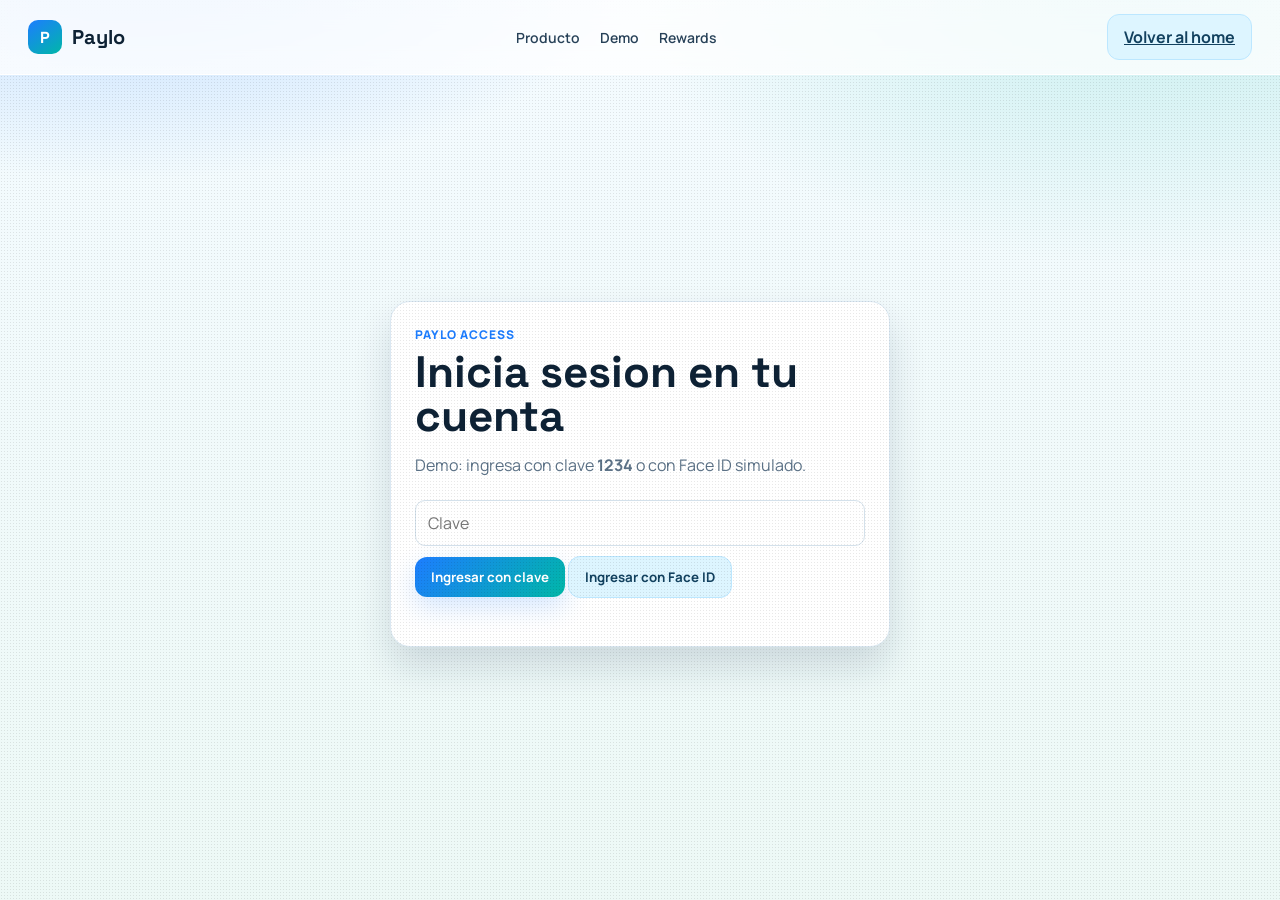
==== app.html @ c8e08665 "feat: split login into app page and add my account payment methods" ====
<!doctype html>
<html lang="es">
  <head>
    <meta charset="UTF-8" />
    <meta name="viewport" content="width=device-width, initial-scale=1.0" />
    <title>Paylo App | Cuenta y pagos</title>
    <meta
      name="description"
      content="Accede a tu cuenta Paylo, gestiona medios de pago y paga tus cuentas en segundos."
    />
    <link rel="preconnect" href="https://fonts.googleapis.com" />
    <link rel="preconnect" href="https://fonts.gstatic.com" crossorigin />
    <link
      href="https://fonts.googleapis.com/css2?family=Space+Grotesk:wght@400;500;600;700&family=Manrope:wght@500;600;700;800&display=swap"
      rel="stylesheet"
    />
    <link rel="stylesheet" href="styles.css" />
  </head>
  <body>
    <div class="noise"></div>

    <header class="header app-topbar">
      <a class="brand" href="index.html" aria-label="Paylo">
        <span class="brand-mark">P</span>
        <span class="brand-text">Paylo</span>
      </a>
      <nav class="nav">
        <a href="index.html#producto">Producto</a>
        <a href="index.html#demo">Demo</a>
        <a href="index.html#rewards">Rewards</a>
      </nav>
      <a class="btn btn-ghost" href="index.html">Volver al home</a>
    </header>

    <main class="app-main-wrap">
      <section class="login-screen" id="login-screen">
        <div class="login-card">
          <p class="eyebrow">PAYLO ACCESS</p>
          <h1>Inicia sesion en tu cuenta</h1>
          <p class="muted">Demo: ingresa con clave <strong>1234</strong> o con Face ID simulado.</p>
          <input id="password-input" type="password" placeholder="Clave" />
          <button class="btn btn-primary" id="login-password">Ingresar con clave</button>
          <button class="btn btn-ghost" id="login-faceid">Ingresar con Face ID</button>
          <p class="error" id="login-error"></p>
        </div>
      </section>

      <section class="app-panel" id="app-panel" aria-hidden="true">
        <div class="app-header">
          <div>
            <h3>Bienvenido, Vicente</h3>
            <p>Administra pagos, rewards y medios de pago en un solo lugar</p>
          </div>
          <div class="app-header-actions">
            <button class="btn btn-ghost" id="open-add-account">Agregar cuenta</button>
            <button class="btn btn-ghost" id="logout">Cerrar sesion</button>
          </div>
        </div>

        <div class="view-switch">
          <button class="view-tab active" data-view="accounts-view">Cuentas</button>
          <button class="view-tab" data-view="my-account-view">Mi cuenta</button>
        </div>

        <div id="accounts-view">
          <div class="app-controls">
            <label class="checkline">
              <input type="checkbox" id="select-all" />
              Seleccionar todas
            </label>
            <input id="search-account" type="text" placeholder="Buscar proveedor o cuenta" />
            <div class="selection-total">Seleccionado: <strong id="selected-total">$0</strong></div>
          </div>

          <div class="app-body">
            <div>
              <div class="accounts" id="accounts"></div>
              <div class="activity">
                <h4>Actividad reciente</h4>
                <ul id="activity-list"></ul>
              </div>
            </div>

            <aside class="checkout">
              <h4>Checkout</h4>
              <p id="selected-label">Selecciona una o varias cuentas para pagar</p>
              <label>Monto</label>
              <input id="amount" type="number" />
              <label>Medio de pago</label>
              <select id="method"></select>
              <label>Pasarela</label>
              <select id="gateway">
                <option>Fintoc</option>
                <option>DemoPay</option>
              </select>
              <button class="btn btn-primary" id="pay-now">Pagar seleccionadas</button>
              <p class="error" id="pay-error"></p>
              <div class="receipt" id="receipt"></div>
              <div class="tickets" id="tickets-box">Tickets acumulados: <strong id="tickets-count">0</strong></div>
            </aside>
          </div>
        </div>

        <div id="my-account-view" class="hidden-view">
          <div class="my-account-grid">
            <article class="profile-card">
              <h4>Mi cuenta</h4>
              <p><strong>Nombre:</strong> Vicente Torres</p>
              <p><strong>Email:</strong> vicente@paylo.cl</p>
              <p><strong>Plan:</strong> Paylo Plus</p>
              <div class="profile-stat">
                <span>Tickets acumulados</span>
                <strong id="tickets-count-profile">0</strong>
              </div>
              <label class="checkline smart-reminder">
                <input type="checkbox" id="smart-reminder" checked />
                Recordatorios inteligentes de vencimiento
              </label>
            </article>

            <article class="methods-card">
              <h4>Medios de pago enrolados</h4>
              <div id="payment-methods-list" class="methods-list"></div>

              <h5>Agregar nuevo medio</h5>
              <div class="method-form">
                <select id="new-method-type">
                  <option value="TC">Tarjeta de Credito</option>
                  <option value="TD">Tarjeta de Debito</option>
                </select>
                <input id="new-method-brand" type="text" placeholder="Marca (ej: Visa)" />
                <input id="new-method-last4" type="text" maxlength="4" placeholder="Ultimos 4 digitos" />
                <input id="new-method-holder" type="text" placeholder="Titular" />
                <button class="btn btn-primary" id="save-method">Guardar medio de pago</button>
                <p class="error" id="method-error"></p>
              </div>
            </article>
          </div>
        </div>
      </section>

      <div class="modal" id="add-account-modal" aria-hidden="true">
        <div class="modal-panel">
          <button class="close" id="close-add-account" aria-label="Cerrar">x</button>
          <h3>Agregar nueva cuenta</h3>
          <input id="new-provider" type="text" placeholder="Proveedor (ej: VTR)" />
          <input id="new-account" type="text" placeholder="Numero de cuenta" />
          <input id="new-amount" type="number" placeholder="Monto CLP" />
          <input id="new-due" type="text" placeholder="Vence (ej: 15 mar)" />
          <button class="btn btn-primary" id="save-account">Guardar cuenta</button>
          <p class="error" id="add-account-error"></p>
        </div>
      </div>
    </main>

    <script src="app.js"></script>
  </body>
</html>
---- styles.css ----
:root {
  --bg: #051221;
  --bg-soft: #081b2c;
  --surface: #ffffff;
  --text: #0e2235;
  --muted: #5c7287;
  --line: #d7e4ef;
  --primary: #00b7a8;
  --primary-2: #1d7dff;
  --success: #0b8f62;
  --danger: #c53d5f;
}

* { box-sizing: border-box; }
html, body { margin: 0; padding: 0; }
body {
  font-family: "Manrope", sans-serif;
  color: var(--text);
  background:
    radial-gradient(900px 420px at 10% -8%, #1d7dff44 0%, transparent 60%),
    radial-gradient(900px 520px at 90% -5%, #00b7a833 0%, transparent 60%),
    linear-gradient(180deg, #f4fbff 0%, #edf9f6 100%);
  min-height: 100vh;
}

.noise {
  position: fixed;
  inset: 0;
  pointer-events: none;
  opacity: 0.09;
  background-image: radial-gradient(#000 0.4px, transparent 0.4px);
  background-size: 3px 3px;
}

.header {
  position: sticky;
  top: 0;
  z-index: 20;
  display: flex;
  align-items: center;
  justify-content: space-between;
  padding: 14px 28px;
  backdrop-filter: blur(12px);
  background: #ffffffc7;
  border-bottom: 1px solid #ffffff;
}

.brand { display: inline-flex; align-items: center; gap: 10px; text-decoration: none; color: inherit; }
.brand-mark {
  width: 34px;
  height: 34px;
  display: grid;
  place-items: center;
  border-radius: 10px;
  font-family: "Space Grotesk", sans-serif;
  font-weight: 700;
  color: #fff;
  background: linear-gradient(145deg, var(--primary-2), var(--primary));
}
.brand-text {
  font-family: "Space Grotesk", sans-serif;
  font-weight: 700;
  font-size: 20px;
}

.nav { display: flex; gap: 20px; }
.nav a {
  text-decoration: none;
  color: #274158;
  font-weight: 600;
  font-size: 14px;
}

.section {
  width: min(1140px, 92vw);
  margin: 0 auto;
  padding: 70px 0;
}

.hero {
  display: grid;
  grid-template-columns: 1.2fr 0.85fr;
  gap: 24px;
  align-items: center;
}

.eyebrow {
  margin: 0;
  color: var(--primary-2);
  letter-spacing: 0.08em;
  font-size: 12px;
  font-weight: 800;
}

h1 {
  margin: 10px 0;
  font-size: clamp(34px, 6vw, 64px);
  line-height: 0.98;
  font-family: "Space Grotesk", sans-serif;
}

.lead {
  margin: 0;
  font-size: 18px;
  color: #385067;
  max-width: 650px;
}

.hero-cta { margin-top: 24px; display: flex; gap: 12px; flex-wrap: wrap; }

.btn {
  border: 0;
  border-radius: 12px;
  padding: 11px 16px;
  font-family: "Manrope", sans-serif;
  font-weight: 700;
  cursor: pointer;
  transition: 0.25s transform ease, 0.25s box-shadow ease, 0.25s opacity ease;
}
.btn:hover { transform: translateY(-1px); }
.btn-primary {
  color: #fff;
  background: linear-gradient(130deg, var(--primary-2), var(--primary));
  box-shadow: 0 10px 26px #1d7dff2f;
}
.btn-ghost {
  color: #12415f;
  background: #ddf5ff;
  border: 1px solid #bce7ff;
}

.hero-metrics {
  margin-top: 22px;
  display: grid;
  grid-template-columns: repeat(3, 1fr);
  gap: 10px;
}
.hero-metrics div {
  background: #fff;
  border: 1px solid #e2edf6;
  border-radius: 14px;
  padding: 11px;
}
.hero-metrics strong { display: block; font-size: 18px; }
.hero-metrics span { color: var(--muted); font-size: 12px; }

.hero-card {
  background: linear-gradient(150deg, #071d30, #0f3752 60%, #106063);
  color: #fff;
  border-radius: 24px;
  padding: 24px;
  box-shadow: 0 26px 45px #05264442;
  transform: rotate(-1.4deg);
}
.hero-card .pill {
  display: inline-flex;
  background: #ffffff24;
  border: 1px solid #ffffff33;
  border-radius: 999px;
  padding: 6px 10px;
  font-size: 12px;
  font-weight: 800;
}
.hero-card h3 { margin: 14px 0 6px; font-size: 28px; }
.hero-card p { margin: 0; color: #d5eef7; }
.hero-card ul { list-style: none; padding: 0; margin: 18px 0 0; display: grid; gap: 9px; }
.hero-card li { display: flex; align-items: center; gap: 8px; }
.hero-card li span {
  width: 8px;
  height: 8px;
  border-radius: 50%;
  background: #53ffe1;
}

.trust p { margin: 0 0 14px; color: var(--muted); font-weight: 700; text-align: center; }
.trust-grid {
  display: grid;
  grid-template-columns: repeat(6, 1fr);
  gap: 8px;
}
.trust-grid span {
  text-align: center;
  padding: 11px;
  border-radius: 10px;
  font-size: 12px;
  font-weight: 800;
  background: #fff;
  border: 1px solid #e2edf6;
}

.section-head h2 {
  margin: 8px 0 0;
  font-size: clamp(24px, 3.5vw, 44px);
  font-family: "Space Grotesk", sans-serif;
  line-height: 1.05;
}

.feature-grid,
.rewards-grid {
  margin-top: 20px;
  display: grid;
  grid-template-columns: repeat(2, 1fr);
  gap: 14px;
}
.feature-grid article,
.rewards-grid article {
  background: #fff;
  border: 1px solid #dbe8f2;
  border-radius: 16px;
  padding: 18px;
}
.feature-grid h3,
.rewards-grid h3 { margin: 0 0 8px; }
.feature-grid p,
.rewards-grid p { margin: 0; color: var(--muted); }

.demo-layout {
  margin-top: 22px;
  display: grid;
  grid-template-columns: 0.95fr 1.05fr;
  gap: 16px;
}
.flow-steps { display: grid; gap: 10px; }
.step {
  all: unset;
  display: flex;
  gap: 12px;
  align-items: flex-start;
  background: #fff;
  border: 1px solid #dbe8f2;
  border-radius: 14px;
  padding: 14px;
  cursor: pointer;
  transition: 0.2s border-color ease, 0.2s transform ease;
}
.step:hover { transform: translateY(-1px); }
.step span {
  width: 24px;
  height: 24px;
  border-radius: 50%;
  display: grid;
  place-items: center;
  font-size: 12px;
  font-weight: 800;
  color: #245676;
  background: #dff1ff;
}
.step h4 { margin: 0; }
.step p { margin: 3px 0 0; color: var(--muted); font-size: 14px; }
.step.active {
  border-color: #71d3ff;
  box-shadow: 0 10px 20px #31a4ec1e;
}
.step.active span { color: #fff; background: linear-gradient(135deg, var(--primary-2), var(--primary)); }

.phone {
  background: #091a2d;
  border-radius: 28px;
  border: 8px solid #13263c;
  min-height: 420px;
  padding: 20px;
  color: #d8f3ff;
  box-shadow: 0 28px 46px #0112254f;
  position: relative;
  overflow: hidden;
}
.phone::before {
  content: "";
  position: absolute;
  width: 180px;
  height: 180px;
  border-radius: 50%;
  background: #1d7dff45;
  filter: blur(20px);
  top: -70px;
  right: -50px;
}
.phone h4 { margin: 0 0 10px; color: #fff; }
.phone p { margin: 0; color: #b9ddf0; }

.cta {
  text-align: center;
  padding-bottom: 90px;
}
.cta h2 { margin: 0; font-size: clamp(26px, 4vw, 48px); }
.cta p { color: var(--muted); }

.modal {
  position: fixed;
  inset: 0;
  display: grid;
  place-items: center;
  background: #04142699;
  backdrop-filter: blur(10px);
  visibility: hidden;
  opacity: 0;
  transition: 0.2s;
  z-index: 60;
}
.modal.open { visibility: visible; opacity: 1; }
.modal-panel {
  width: min(420px, 92vw);
  background: #fff;
  border-radius: 18px;
  padding: 20px;
  position: relative;
}
.modal-panel h3 { margin: 0; }
.close {
  position: absolute;
  right: 10px;
  top: 10px;
  border: 0;
  width: 30px;
  height: 30px;
  border-radius: 8px;
  background: #edf4f9;
  cursor: pointer;
}
.modal-panel input,
.checkout input,
.checkout select,
#search-account {
  width: 100%;
  padding: 11px 12px;
  margin: 8px 0 10px;
  border: 1px solid #d4e1eb;
  border-radius: 10px;
  font: inherit;
}
.error { margin: 6px 0 0; color: var(--danger); font-size: 13px; min-height: 18px; }
.muted { color: var(--muted); }

.app-panel {
  width: min(1140px, 92vw);
  margin: 0 auto 70px;
  background: #fff;
  border: 1px solid #dbe8f2;
  border-radius: 20px;
  box-shadow: 0 16px 34px #0b2f4f26;
  display: none;
}
.app-panel.open { display: block; }
.app-header {
  display: flex;
  justify-content: space-between;
  align-items: center;
  gap: 10px;
  padding: 18px 20px;
  border-bottom: 1px solid #e4eef6;
}
.app-header-actions { display: flex; gap: 8px; }
.app-header h3 { margin: 0; }
.app-header p { margin: 4px 0 0; color: var(--muted); }

.app-controls {
  display: grid;
  grid-template-columns: 220px 1fr 260px;
  gap: 10px;
  padding: 12px 18px;
  border-bottom: 1px solid #e4eef6;
  background: #f7fbff;
}
.selection-total {
  display: flex;
  align-items: center;
  justify-content: flex-end;
  padding: 0 10px;
  border: 1px solid #d4e2ee;
  border-radius: 10px;
  background: #fff;
  font-size: 14px;
}

.checkline {
  display: inline-flex;
  align-items: center;
  gap: 8px;
  font-size: 14px;
  font-weight: 700;
  color: #355469;
}

.app-body {
  padding: 18px;
  display: grid;
  grid-template-columns: 1.2fr 0.8fr;
  gap: 16px;
}

.accounts { display: grid; gap: 10px; }
.account {
  border: 1px solid #dbe8f2;
  border-radius: 14px;
  padding: 12px;
  background: #fbfdff;
}
.account-check { margin-bottom: 8px; }
.account-head {
  display: flex;
  justify-content: space-between;
  align-items: center;
}
.account small { color: var(--muted); }
.account button {
  margin-top: 8px;
  width: 100%;
  border: 0;
  border-radius: 10px;
  padding: 10px;
  background: #def3ff;
  color: #1b5576;
  font-weight: 700;
  cursor: pointer;
}

.activity {
  margin-top: 12px;
  background: #f8fcff;
  border: 1px solid #dbe8f2;
  border-radius: 14px;
  padding: 12px;
}
.activity h4 { margin: 0 0 8px; }
.activity ul {
  margin: 0;
  padding-left: 18px;
  color: #3a5a74;
  display: grid;
  gap: 6px;
}

.checkout {
  border: 1px solid #dbe8f2;
  border-radius: 14px;
  padding: 14px;
  background: #f8fcff;
}
.checkout h4 { margin: 0; }
.checkout p { color: var(--muted); }
.checkout label { font-size: 12px; font-weight: 700; color: #46627a; }
.receipt {
  margin-top: 10px;
  border: 1px solid #b6ebd7;
  background: #e9fff5;
  color: var(--success);
  border-radius: 10px;
  padding: 10px;
  display: none;
}
.receipt.show { display: block; }
.tickets {
  margin-top: 8px;
  background: #fff;
  border: 1px solid #d9ebf4;
  border-radius: 10px;
  padding: 10px;
}

.reveal {
  opacity: 0;
  transform: translateY(20px);
  transition: opacity 0.6s ease, transform 0.6s ease;
}
.reveal.in {
  opacity: 1;
  transform: translateY(0);
}

@media (max-width: 980px) {
  .nav { display: none; }
  .hero,
  .demo-layout,
  .app-body,
  .feature-grid,
  .rewards-grid,
  .hero-metrics,
  .trust-grid,
  .app-controls { grid-template-columns: 1fr; }
  .hero-card { transform: none; }
  .selection-total { justify-content: flex-start; }
  .app-header { flex-direction: column; align-items: flex-start; }
}

.app-main-wrap {
  width: min(1140px, 92vw);
  margin: 24px auto 70px;
}

.app-topbar {
  position: sticky;
  top: 0;
}

.login-screen {
  display: grid;
  place-items: center;
  min-height: calc(100vh - 150px);
}

.login-card {
  width: min(500px, 92vw);
  background: #fff;
  border: 1px solid #dbe8f2;
  border-radius: 20px;
  box-shadow: 0 20px 36px #0c2b4b26;
  padding: 24px;
}

.login-card h1 {
  margin: 8px 0 12px;
  font-size: clamp(30px, 4vw, 44px);
}

.login-card input,
.method-form select,
.method-form input {
  width: 100%;
  padding: 11px 12px;
  margin: 8px 0 10px;
  border: 1px solid #d4e1eb;
  border-radius: 10px;
  font: inherit;
}

.view-switch {
  display: flex;
  gap: 10px;
  padding: 14px 18px;
  border-bottom: 1px solid #e4eef6;
  background: #f3f8fd;
}

.view-tab {
  border: 1px solid #d1e0eb;
  background: #fff;
  color: #2d4a60;
  border-radius: 10px;
  font: inherit;
  font-weight: 700;
  padding: 10px 14px;
  cursor: pointer;
}

.view-tab.active {
  color: #fff;
  border-color: #2f8ed1;
  background: linear-gradient(130deg, var(--primary-2), var(--primary));
}

.hidden-view {
  display: none;
}

.my-account-grid {
  padding: 18px;
  display: grid;
  grid-template-columns: 0.9fr 1.1fr;
  gap: 16px;
}

.profile-card,
.methods-card {
  background: #f8fcff;
  border: 1px solid #dbe8f2;
  border-radius: 14px;
  padding: 14px;
}

.profile-card h4,
.methods-card h4 {
  margin: 0 0 12px;
}

.profile-card p {
  margin: 0 0 8px;
  color: #38526a;
}

.profile-stat {
  display: flex;
  align-items: center;
  justify-content: space-between;
  border: 1px solid #d3e4ef;
  background: #fff;
  border-radius: 10px;
  padding: 10px;
  margin: 10px 0;
}

.smart-reminder {
  margin-top: 12px;
}

.methods-list {
  display: grid;
  gap: 10px;
  margin-bottom: 14px;
}

.method-item {
  display: flex;
  justify-content: space-between;
  align-items: center;
  gap: 10px;
  border: 1px solid #dbe8f2;
  border-radius: 10px;
  padding: 10px;
  background: #fff;
}

.method-item small {
  display: block;
  color: var(--muted);
  margin-top: 3px;
}

.method-actions button {
  border: 1px solid #b6d8ed;
  background: #eaf7ff;
  color: #1a5b7b;
  border-radius: 9px;
  padding: 8px 10px;
  font: inherit;
  font-size: 12px;
  font-weight: 700;
  cursor: pointer;
}

.method-default {
  display: inline-flex;
  border-radius: 999px;
  padding: 6px 10px;
  font-size: 12px;
  font-weight: 800;
  color: #0d7d59;
  background: #dff7ee;
  border: 1px solid #b8e6d6;
}

.method-form h5,
.methods-card h5 {
  margin: 8px 0;
  font-size: 14px;
  color: #37536a;
}

@media (max-width: 980px) {
  .my-account-grid {
    grid-template-columns: 1fr;
  }

  .view-switch {
    flex-wrap: wrap;
  }
}
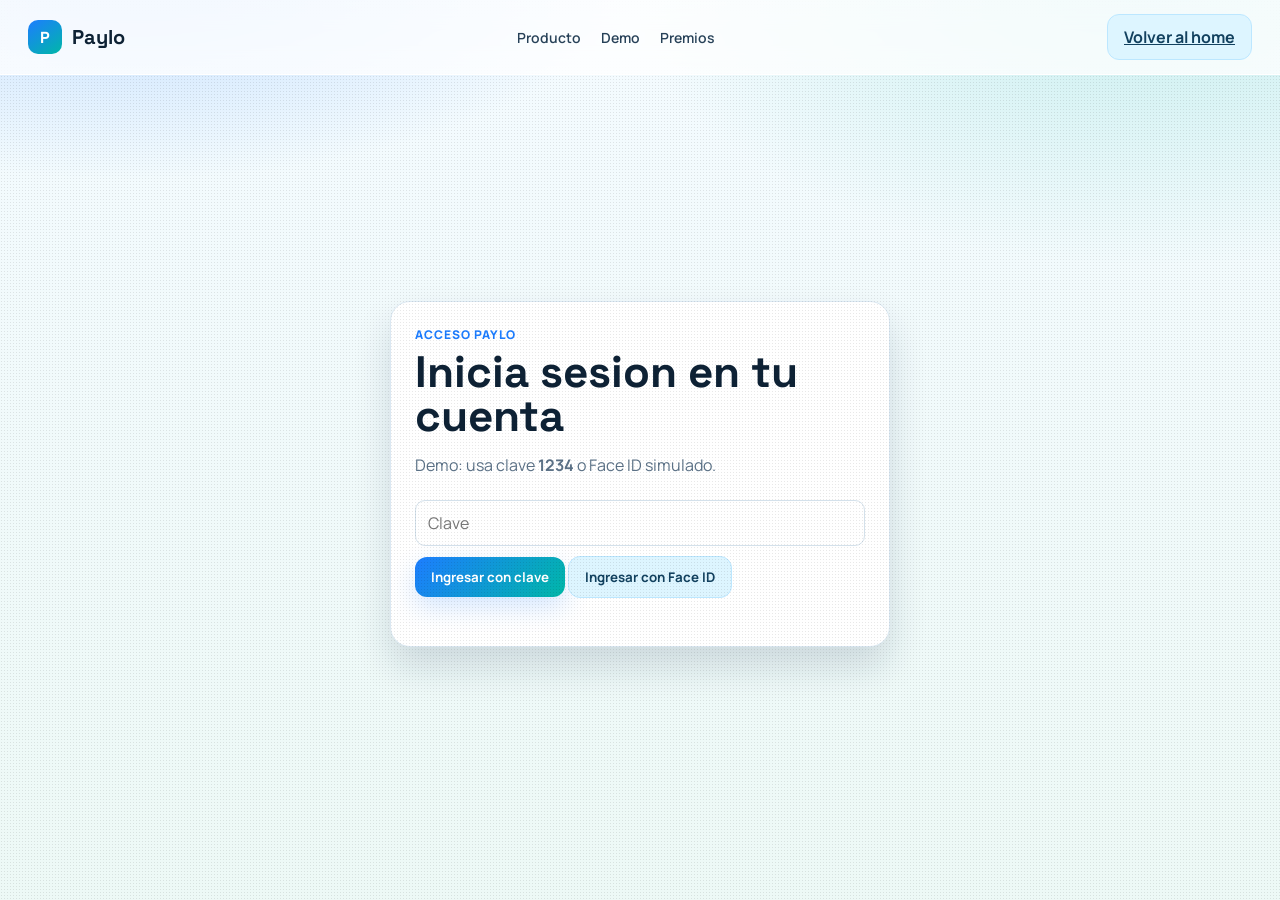
==== commit b800d038: "copy: rewrite web messaging and remove fintech wording" ====
--- a/app.html
+++ b/app.html
@@ -6,7 +6,7 @@
     <title>Paylo App | Cuenta y pagos</title>
     <meta
       name="description"
-      content="Accede a tu cuenta Paylo, gestiona medios de pago y paga tus cuentas en segundos."
+      content="Accede a tu cuenta Paylo, gestiona tus medios de pago y paga todas tus cuentas en segundos."
     />
     <link rel="preconnect" href="https://fonts.googleapis.com" />
     <link rel="preconnect" href="https://fonts.gstatic.com" crossorigin />
@@ -27,7 +27,7 @@
       <nav class="nav">
         <a href="index.html#producto">Producto</a>
         <a href="index.html#demo">Demo</a>
-        <a href="index.html#rewards">Rewards</a>
+        <a href="index.html#rewards">Premios</a>
       </nav>
       <a class="btn btn-ghost" href="index.html">Volver al home</a>
     </header>
@@ -35,9 +35,9 @@
     <main class="app-main-wrap">
       <section class="login-screen" id="login-screen">
         <div class="login-card">
-          <p class="eyebrow">PAYLO ACCESS</p>
+          <p class="eyebrow">ACCESO PAYLO</p>
           <h1>Inicia sesion en tu cuenta</h1>
-          <p class="muted">Demo: ingresa con clave <strong>1234</strong> o con Face ID simulado.</p>
+          <p class="muted">Demo: usa clave <strong>1234</strong> o Face ID simulado.</p>
           <input id="password-input" type="password" placeholder="Clave" />
           <button class="btn btn-primary" id="login-password">Ingresar con clave</button>
           <button class="btn btn-ghost" id="login-faceid">Ingresar con Face ID</button>
@@ -49,7 +49,7 @@
         <div class="app-header">
           <div>
             <h3>Bienvenido, Vicente</h3>
-            <p>Administra pagos, rewards y medios de pago en un solo lugar</p>
+            <p>Gestiona tus pagos, premios y medios de pago desde un solo panel</p>
           </div>
           <div class="app-header-actions">
             <button class="btn btn-ghost" id="open-add-account">Agregar cuenta</button>
@@ -82,7 +82,7 @@
             </div>
 
             <aside class="checkout">
-              <h4>Checkout</h4>
+              <h4>Resumen de pago</h4>
               <p id="selected-label">Selecciona una o varias cuentas para pagar</p>
               <label>Monto</label>
               <input id="amount" type="number" />
@@ -114,7 +114,7 @@
               </div>
               <label class="checkline smart-reminder">
                 <input type="checkbox" id="smart-reminder" checked />
-                Recordatorios inteligentes de vencimiento
+                Recordatorios automaticos de vencimiento
               </label>
             </article>
 
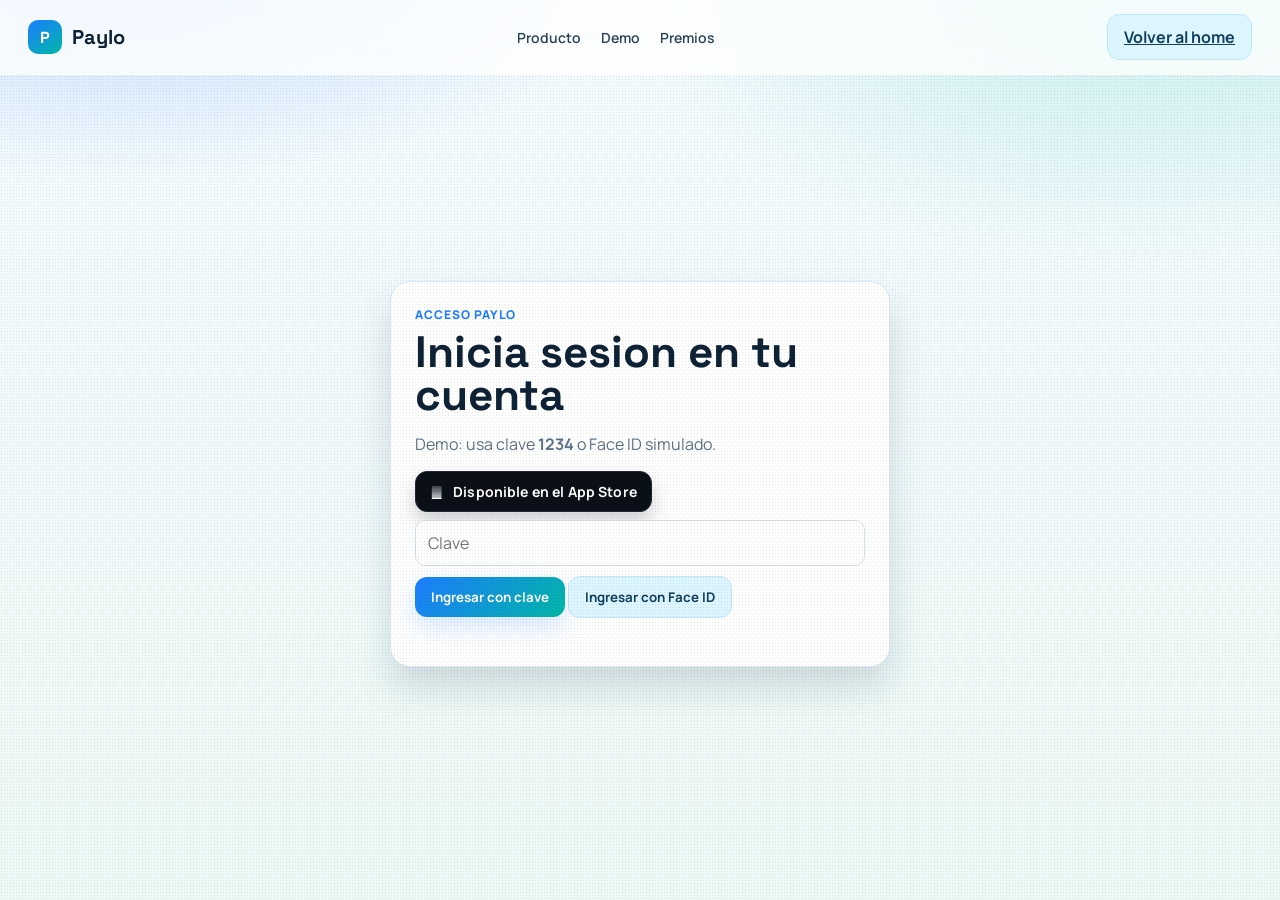
==== commit 082306ef: "feat: add App Store availability badges across web pages" ====
--- a/app.html
+++ b/app.html
@@ -38,6 +38,12 @@
           <p class="eyebrow">ACCESO PAYLO</p>
           <h1>Inicia sesion en tu cuenta</h1>
           <p class="muted">Demo: usa clave <strong>1234</strong> o Face ID simulado.</p>
+          <div class="store-note">
+            <span class="appstore-badge" aria-label="Disponible en el App Store">
+              <span class="apple"></span>
+              <span>Disponible en el App Store</span>
+            </span>
+          </div>
           <input id="password-input" type="password" placeholder="Clave" />
           <button class="btn btn-primary" id="login-password">Ingresar con clave</button>
           <button class="btn btn-ghost" id="login-faceid">Ingresar con Face ID</button>
--- a/styles.css
+++ b/styles.css
@@ -654,3 +654,32 @@
     flex-wrap: wrap;
   }
 }
+
+.store-note {
+  margin-top: 12px;
+}
+
+.store-note-center {
+  display: flex;
+  justify-content: center;
+}
+
+.appstore-badge {
+  display: inline-flex;
+  align-items: center;
+  gap: 10px;
+  border-radius: 12px;
+  padding: 10px 14px;
+  background: #0a0f18;
+  color: #fff;
+  border: 1px solid #202737;
+  font-weight: 700;
+  font-size: 14px;
+  letter-spacing: 0.01em;
+  box-shadow: 0 10px 20px #060a1230;
+}
+
+.appstore-badge .apple {
+  font-size: 18px;
+  line-height: 1;
+}
